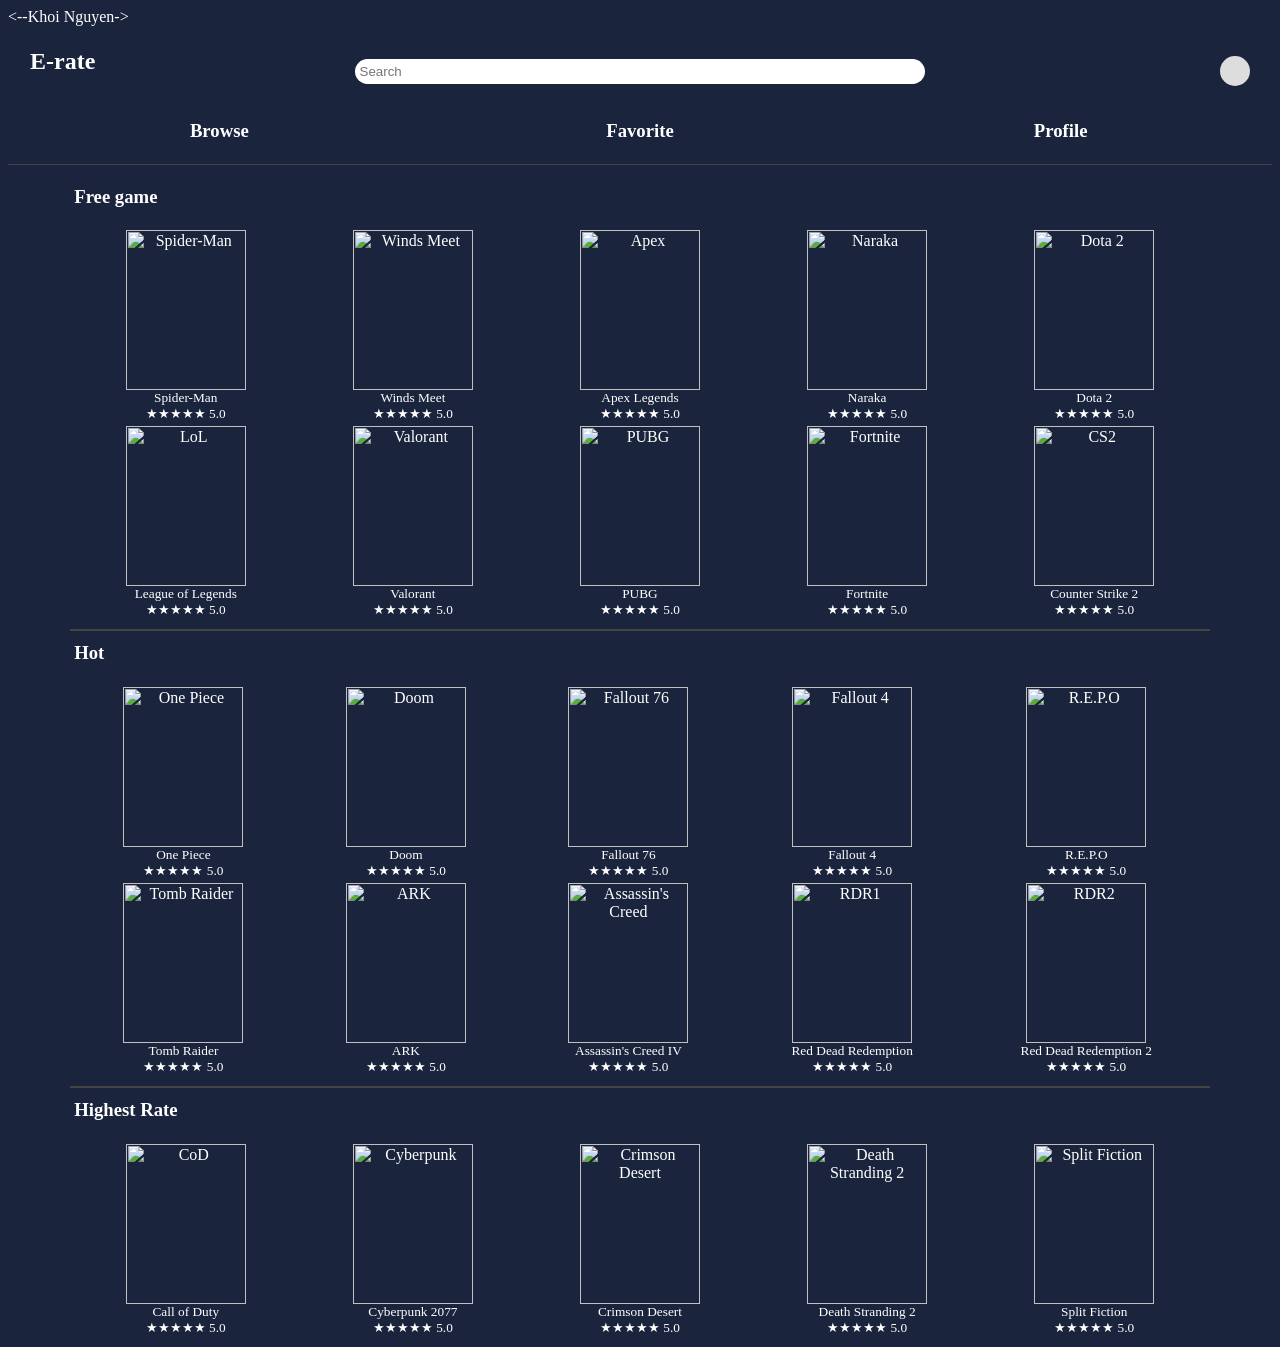
==== page-2.html @ dfc8942c "Discover Page Added a new HTML page with game listings and layout." ====
<--Khoi Nguyen->
<!DOCTYPE html>
<html lang="en">
<head>
    <meta charset="UTF-8">
    <title>E-rate </title>
</head>
<body bgcolor="#1a243d" text="white" link="white" vlink="white">

    <table width="100%" cellpadding="20" border="0">
        <tr>
            <td width="20%"><h2>E-rate</h2></td>
            <td align="center">
                <input type="text" placeholder="Search" style="width: 80%; padding: 5px; border-radius: 15px; border: none;">
            </td>
            <td width="20%" align="right">
                <div style="width: 30px; height: 30px; background-color: #ddd; border-radius: 50%;"></div>
            </td>
        </tr>
    </table>

    <table width="100%" border="0" style="border-bottom: 1px solid #444;">
        <tr>
            <td align="center" width="33%"><h3>Browse</h3></td>
            <td align="center" width="33%"><h3>Favorite</h3></td>
            <td align="center" width="33%"><h3>Profile</h3></td>
        </tr>
    </table>

    <br>

    <table width="90%" align="center" border="0">
        <tr>
            <td colspan="5"><h3>Free game</h3></td>
        </tr>
        <tr align="center">
            <td><img src="spider_man.jpg" width="120" height="160" alt="Spider-Man"><br><small>Spider-Man<br>★★★★★ 5.0</small></td>
            <td><img src="winds_meet.jpg" width="120" height="160" alt="Winds Meet"><br><small>Winds Meet<br>★★★★★ 5.0</small></td>
            <td><img src="apex.jpg" width="120" height="160" alt="Apex"><br><small>Apex Legends<br>★★★★★ 5.0</small></td>
            <td><img src="naraka.jpg" width="120" height="160" alt="Naraka"><br><small>Naraka<br>★★★★★ 5.0</small></td>
            <td><img src="dota2.jpg" width="120" height="160" alt="Dota 2"><br><small>Dota 2<br>★★★★★ 5.0</small></td>
        </tr>
        <tr align="center">
            <td><img src="league.jpg" width="120" height="160" alt="LoL"><br><small>League of Legends<br>★★★★★ 5.0</small></td>
            <td><img src="valorant.jpg" width="120" height="160" alt="Valorant"><br><small>Valorant<br>★★★★★ 5.0</small></td>
            <td><img src="pubg.jpg" width="120" height="160" alt="PUBG"><br><small>PUBG<br>★★★★★ 5.0</small></td>
            <td><img src="fortnite.jpg" width="120" height="160" alt="Fortnite"><br><small>Fortnite<br>★★★★★ 5.0</small></td>
            <td><img src="cs2.jpg" width="120" height="160" alt="CS2"><br><small>Counter Strike 2<br>★★★★★ 5.0</small></td>
        </tr>
    </table>

    <hr width="90%" color="#444">

    <table width="90%" align="center" border="0">
        <tr>
            <td colspan="5"><h3>Hot</h3></td>
        </tr>
        <tr align="center">
            <td><img src="one_piece.jpg" width="120" height="160" alt="One Piece"><br><small>One Piece<br>★★★★★ 5.0</small></td>
            <td><img src="doom.jpg" width="120" height="160" alt="Doom"><br><small>Doom<br>★★★★★ 5.0</small></td>
            <td><img src="fallout76.jpg" width="120" height="160" alt="Fallout 76"><br><small>Fallout 76<br>★★★★★ 5.0</small></td>
            <td><img src="fallout4.jpg" width="120" height="160" alt="Fallout 4"><br><small>Fallout 4<br>★★★★★ 5.0</small></td>
            <td><img src="repo.jpg" width="120" height="160" alt="R.E.P.O"><br><small>R.E.P.O<br>★★★★★ 5.0</small></td>
        </tr>
        <tr align="center">
            <td><img src="tomb_raider.jpg" width="120" height="160" alt="Tomb Raider"><br><small>Tomb Raider<br>★★★★★ 5.0</small></td>
            <td><img src="ark.jpg" width="120" height="160" alt="ARK"><br><small>ARK<br>★★★★★ 5.0</small></td>
            <td><img src="assassins.jpg" width="120" height="160" alt="Assassin's Creed"><br><small>Assassin's Creed IV<br>★★★★★ 5.0</small></td>
            <td><img src="rdr1.jpg" width="120" height="160" alt="RDR1"><br><small>Red Dead Redemption<br>★★★★★ 5.0</small></td>
            <td><img src="rdr2.jpg" width="120" height="160" alt="RDR2"><br><small>Red Dead Redemption 2<br>★★★★★ 5.0</small></td>
        </tr>
    </table>

    <hr width="90%" color="#444">

    <table width="90%" align="center" border="0">
        <tr>
            <td colspan="5"><h3>Highest Rate</h3></td>
        </tr>
        <tr align="center">
            <td><img src="cod.jpg" width="120" height="160" alt="CoD"><br><small>Call of Duty<br>★★★★★ 5.0</small></td>
            <td><img src="cyberpunk.jpg" width="120" height="160" alt="Cyberpunk"><br><small>Cyberpunk 2077<br>★★★★★ 5.0</small></td>
            <td><img src="crimson_desert.jpg" width="120" height="160" alt="Crimson Desert"><br><small>Crimson Desert<br>★★★★★ 5.0</small></td>
            <td><img src="death_stranding.jpg" width="120" height="160" alt="Death Stranding 2"><br><small>Death Stranding 2<br>★★★★★ 5.0</small></td>
            <td><img src="split_fiction.jpg" width="120" height="160" alt="Split Fiction"><br><small>Split Fiction<br>★★★★★ 5.0</small></td>
        </tr>
    </table>

</body>
</html>
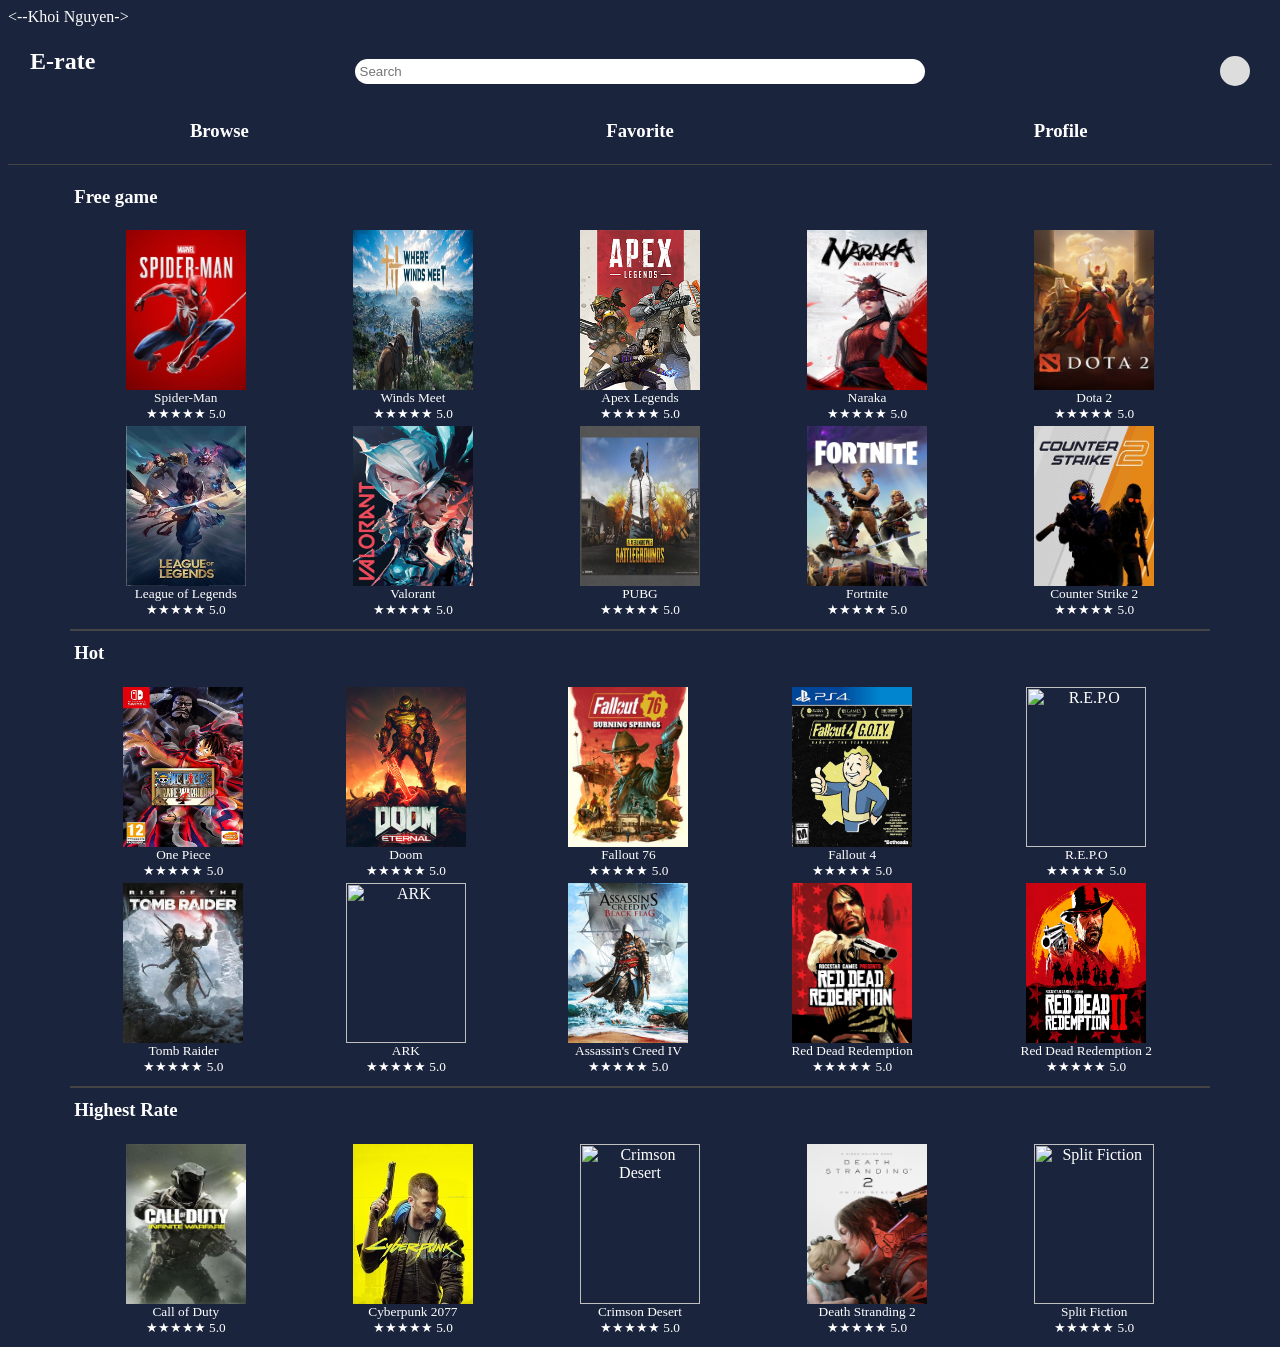
==== commit 8c130d42: "Change image paths for game listings Updated image sources for various games to new paths in the 'ga" ====
--- a/page-2.html
+++ b/page-2.html
@@ -34,18 +34,18 @@
             <td colspan="5"><h3>Free game</h3></td>
         </tr>
         <tr align="center">
-            <td><img src="spider_man.jpg" width="120" height="160" alt="Spider-Man"><br><small>Spider-Man<br>★★★★★ 5.0</small></td>
-            <td><img src="winds_meet.jpg" width="120" height="160" alt="Winds Meet"><br><small>Winds Meet<br>★★★★★ 5.0</small></td>
-            <td><img src="apex.jpg" width="120" height="160" alt="Apex"><br><small>Apex Legends<br>★★★★★ 5.0</small></td>
-            <td><img src="naraka.jpg" width="120" height="160" alt="Naraka"><br><small>Naraka<br>★★★★★ 5.0</small></td>
-            <td><img src="dota2.jpg" width="120" height="160" alt="Dota 2"><br><small>Dota 2<br>★★★★★ 5.0</small></td>
+            <td><img src="game/Spiderman.jpg" width="120" height="160" alt="Spider-Man"><br><small>Spider-Man<br>★★★★★ 5.0</small></td>
+            <td><img src="game/Where Wind meet.jpg" width="120" height="160" alt="Winds Meet"><br><small>Winds Meet<br>★★★★★ 5.0</small></td>
+            <td><img src="game/Apex Legends.jpg" width="120" height="160" alt="Apex"><br><small>Apex Legends<br>★★★★★ 5.0</small></td>
+            <td><img src="game/Naraka.jpg" width="120" height="160" alt="Naraka"><br><small>Naraka<br>★★★★★ 5.0</small></td>
+            <td><img src="game/Dota.jpg" width="120" height="160" alt="Dota 2"><br><small>Dota 2<br>★★★★★ 5.0</small></td>
         </tr>
         <tr align="center">
-            <td><img src="league.jpg" width="120" height="160" alt="LoL"><br><small>League of Legends<br>★★★★★ 5.0</small></td>
-            <td><img src="valorant.jpg" width="120" height="160" alt="Valorant"><br><small>Valorant<br>★★★★★ 5.0</small></td>
-            <td><img src="pubg.jpg" width="120" height="160" alt="PUBG"><br><small>PUBG<br>★★★★★ 5.0</small></td>
-            <td><img src="fortnite.jpg" width="120" height="160" alt="Fortnite"><br><small>Fortnite<br>★★★★★ 5.0</small></td>
-            <td><img src="cs2.jpg" width="120" height="160" alt="CS2"><br><small>Counter Strike 2<br>★★★★★ 5.0</small></td>
+            <td><img src="game/LOL.jpg" width="120" height="160" alt="LoL"><br><small>League of Legends<br>★★★★★ 5.0</small></td>
+            <td><img src="game/Valorant (1).jpg" width="120" height="160" alt="Valorant"><br><small>Valorant<br>★★★★★ 5.0</small></td>
+            <td><img src="game/PUBG.jpg" width="120" height="160" alt="PUBG"><br><small>PUBG<br>★★★★★ 5.0</small></td>
+            <td><img src="game/Fortnite.jpg" width="120" height="160" alt="Fortnite"><br><small>Fortnite<br>★★★★★ 5.0</small></td>
+            <td><img src="game/CS2.jpg" width="120" height="160" alt="CS2"><br><small>Counter Strike 2<br>★★★★★ 5.0</small></td>
         </tr>
     </table>
 
@@ -56,18 +56,18 @@
             <td colspan="5"><h3>Hot</h3></td>
         </tr>
         <tr align="center">
-            <td><img src="one_piece.jpg" width="120" height="160" alt="One Piece"><br><small>One Piece<br>★★★★★ 5.0</small></td>
-            <td><img src="doom.jpg" width="120" height="160" alt="Doom"><br><small>Doom<br>★★★★★ 5.0</small></td>
-            <td><img src="fallout76.jpg" width="120" height="160" alt="Fallout 76"><br><small>Fallout 76<br>★★★★★ 5.0</small></td>
-            <td><img src="fallout4.jpg" width="120" height="160" alt="Fallout 4"><br><small>Fallout 4<br>★★★★★ 5.0</small></td>
-            <td><img src="repo.jpg" width="120" height="160" alt="R.E.P.O"><br><small>R.E.P.O<br>★★★★★ 5.0</small></td>
+            <td><img src="game/One Piece.jpg" width="120" height="160" alt="One Piece"><br><small>One Piece<br>★★★★★ 5.0</small></td>
+            <td><img src="game/Doom.webp" width="120" height="160" alt="Doom"><br><small>Doom<br>★★★★★ 5.0</small></td>
+            <td><img src="game/Fallout76.jpg" width="120" height="160" alt="Fallout 76"><br><small>Fallout 76<br>★★★★★ 5.0</small></td>
+            <td><img src="game/Fallout 4.jpg" width="120" height="160" alt="Fallout 4"><br><small>Fallout 4<br>★★★★★ 5.0</small></td>
+            <td><img src="game/R.E.P.O.jpg" width="120" height="160" alt="R.E.P.O"><br><small>R.E.P.O<br>★★★★★ 5.0</small></td>
         </tr>
         <tr align="center">
-            <td><img src="tomb_raider.jpg" width="120" height="160" alt="Tomb Raider"><br><small>Tomb Raider<br>★★★★★ 5.0</small></td>
-            <td><img src="ark.jpg" width="120" height="160" alt="ARK"><br><small>ARK<br>★★★★★ 5.0</small></td>
-            <td><img src="assassins.jpg" width="120" height="160" alt="Assassin's Creed"><br><small>Assassin's Creed IV<br>★★★★★ 5.0</small></td>
-            <td><img src="rdr1.jpg" width="120" height="160" alt="RDR1"><br><small>Red Dead Redemption<br>★★★★★ 5.0</small></td>
-            <td><img src="rdr2.jpg" width="120" height="160" alt="RDR2"><br><small>Red Dead Redemption 2<br>★★★★★ 5.0</small></td>
+            <td><img src="game/Tomb Raider.jpg" width="120" height="160" alt="Tomb Raider"><br><small>Tomb Raider<br>★★★★★ 5.0</small></td>
+            <td><img src="game/ARK.jpg" width="120" height="160" alt="ARK"><br><small>ARK<br>★★★★★ 5.0</small></td>
+            <td><img src="game/Assasasin.jpg" width="120" height="160" alt="Assassin's Creed"><br><small>Assassin's Creed IV<br>★★★★★ 5.0</small></td>
+            <td><img src="game/Red dead2.jpg" width="120" height="160" alt="RDR1"><br><small>Red Dead Redemption<br>★★★★★ 5.0</small></td>
+            <td><img src="game/Red Dead 2.avif" width="120" height="160" alt="RDR2"><br><small>Red Dead Redemption 2<br>★★★★★ 5.0</small></td>
         </tr>
     </table>
 
@@ -78,11 +78,11 @@
             <td colspan="5"><h3>Highest Rate</h3></td>
         </tr>
         <tr align="center">
-            <td><img src="cod.jpg" width="120" height="160" alt="CoD"><br><small>Call of Duty<br>★★★★★ 5.0</small></td>
-            <td><img src="cyberpunk.jpg" width="120" height="160" alt="Cyberpunk"><br><small>Cyberpunk 2077<br>★★★★★ 5.0</small></td>
-            <td><img src="crimson_desert.jpg" width="120" height="160" alt="Crimson Desert"><br><small>Crimson Desert<br>★★★★★ 5.0</small></td>
-            <td><img src="death_stranding.jpg" width="120" height="160" alt="Death Stranding 2"><br><small>Death Stranding 2<br>★★★★★ 5.0</small></td>
-            <td><img src="split_fiction.jpg" width="120" height="160" alt="Split Fiction"><br><small>Split Fiction<br>★★★★★ 5.0</small></td>
+            <td><img src="game/COD.jpg" width="120" height="160" alt="CoD"><br><small>Call of Duty<br>★★★★★ 5.0</small></td>
+            <td><img src="game/Cyber Punk.jpg" width="120" height="160" alt="Cyberpunk"><br><small>Cyberpunk 2077<br>★★★★★ 5.0</small></td>
+            <td><img src="game/Crimson Desert.jpg" width="120" height="160" alt="Crimson Desert"><br><small>Crimson Desert<br>★★★★★ 5.0</small></td>
+            <td><img src="game/Death Stranding2.jpg" width="120" height="160" alt="Death Stranding 2"><br><small>Death Stranding 2<br>★★★★★ 5.0</small></td>
+            <td><img src="game/Split Fiction.jpg" width="120" height="160" alt="Split Fiction"><br><small>Split Fiction<br>★★★★★ 5.0</small></td>
         </tr>
     </table>
 
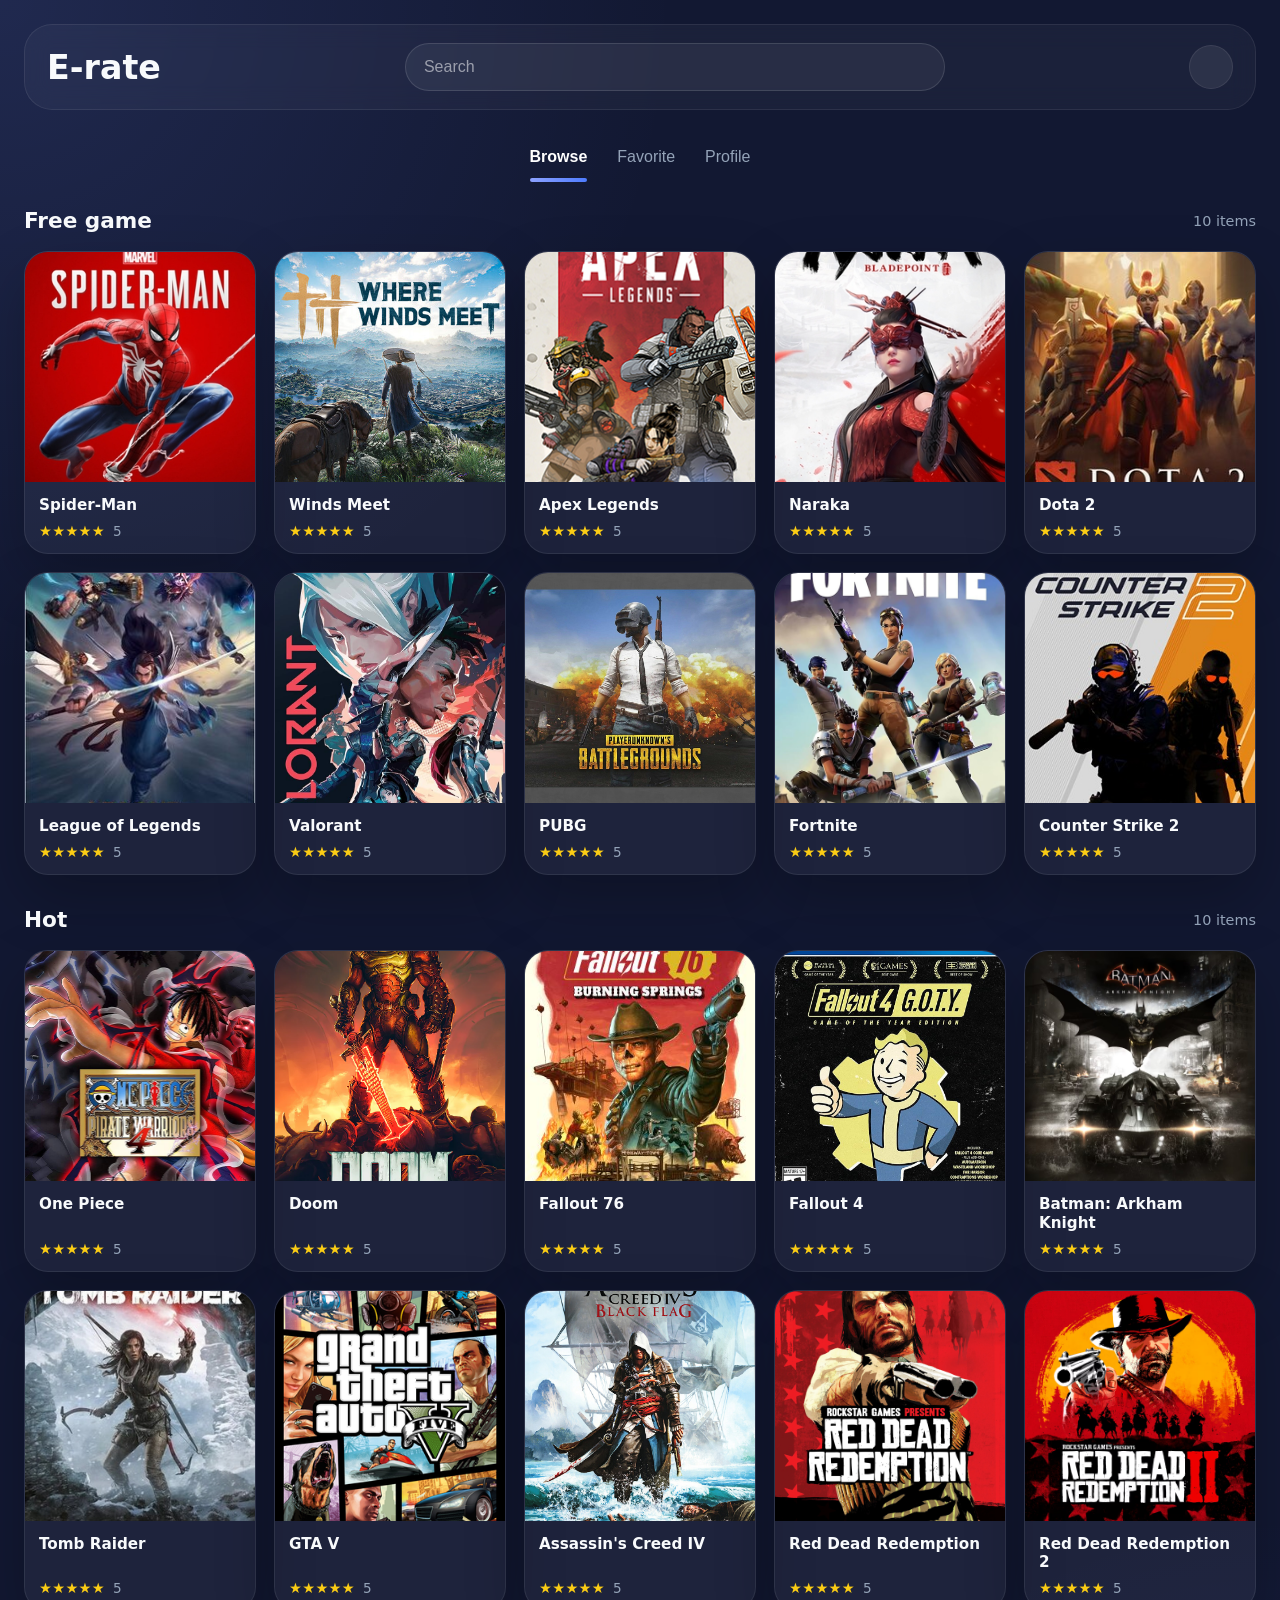
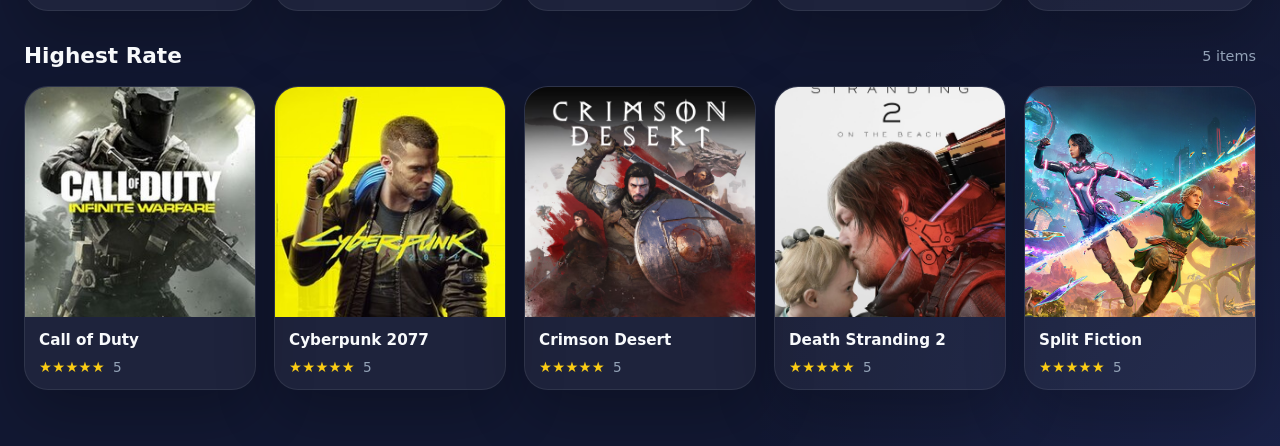
==== commit 40bc97c9: "Refactor page-2.html for improved layout and styles Added responsive design elements and improved la" ====
--- a/page-2.html
+++ b/page-2.html
@@ -1,90 +1,429 @@
-<--Khoi Nguyen->
 <!DOCTYPE html>
 <html lang="en">
 <head>
     <meta charset="UTF-8">
-    <title>E-rate </title>
+    <meta name="viewport" content="width=device-width, initial-scale=1.0">
+    <title>E-rate</title>
+    <style>
+        :root {
+            color-scheme: dark;
+            font-family: Inter, system-ui, -apple-system, BlinkMacSystemFont, "Segoe UI", sans-serif;
+            color: #f8fafc;
+            background: #121832;
+            --surface: rgba(26, 36, 61, 0.95);
+            --surface-strong: rgba(18, 24, 50, 0.96);
+            --border: rgba(255, 255, 255, 0.08);
+            --accent: #7691ff;
+            --muted: #94a3b8;
+        }
+
+        * {
+            box-sizing: border-box;
+        }
+
+        body {
+            margin: 0;
+            min-height: 100vh;
+            background: radial-gradient(circle at top left, rgba(118, 145, 255, 0.14), transparent 28%),
+                        radial-gradient(circle at bottom right, rgba(93, 117, 255, 0.10), transparent 22%),
+                        #121832;
+            color: #f8fafc;
+        }
+
+        .app-shell {
+            max-width: 1400px;
+            margin: 0 auto;
+            padding: 24px;
+        }
+
+        .topbar {
+            display: flex;
+            justify-content: space-between;
+            align-items: center;
+            gap: 20px;
+            padding: 18px 22px;
+            background: rgba(255, 255, 255, 0.04);
+            border: 1px solid rgba(255, 255, 255, 0.08);
+            border-radius: 28px;
+            backdrop-filter: blur(12px);
+        }
+
+        .brand-title {
+            font-size: clamp(1.8rem, 2.6vw, 2.4rem);
+            margin: 0;
+            font-weight: 700;
+        }
+
+        .search-box {
+            flex: 1;
+            max-width: 540px;
+        }
+
+        .search-box input {
+            width: 100%;
+            padding: 14px 18px;
+            border-radius: 999px;
+            border: 1px solid rgba(255, 255, 255, 0.12);
+            background: rgba(255, 255, 255, 0.06);
+            color: #f8fafc;
+            outline: none;
+            font-size: 1rem;
+            transition: border-color 0.2s, background 0.2s;
+        }
+
+        .search-box input::placeholder {
+            color: rgba(248, 250, 252, 0.55);
+        }
+
+        .search-box input:focus {
+            border-color: rgba(118, 145, 255, 0.5);
+            background: rgba(255, 255, 255, 0.1);
+        }
+
+        .icon-action {
+            width: 44px;
+            height: 44px;
+            border-radius: 50%;
+            background: rgba(255, 255, 255, 0.08);
+            border: 1px solid rgba(255, 255, 255, 0.08);
+            cursor: pointer;
+        }
+
+        .nav-tabs {
+            display: flex;
+            justify-content: center;
+            gap: 30px;
+            margin: 26px 0 18px;
+        }
+
+        .tab {
+            appearance: none;
+            background: none;
+            border: none;
+            color: var(--muted);
+            font-size: 1rem;
+            padding: 12px 0;
+            cursor: pointer;
+            position: relative;
+            font-weight: 500;
+        }
+
+        .tab.active {
+            color: #fff;
+            font-weight: 700;
+        }
+
+        .tab.active::after {
+            content: "";
+            position: absolute;
+            left: 0;
+            right: 0;
+            bottom: -4px;
+            height: 4px;
+            border-radius: 999px;
+            background: linear-gradient(90deg, #8da2ff, #4e7cff);
+        }
+
+        .section-head {
+            display: flex;
+            justify-content: space-between;
+            align-items: center;
+            gap: 16px;
+            margin: 30px 0 18px;
+        }
+
+        .section-head h2 {
+            margin: 0;
+            font-size: 1.35rem;
+            font-weight: 700;
+        }
+
+        .section-description {
+            color: var(--muted);
+            font-size: 0.9rem;
+            white-space: nowrap;
+        }
+
+        .content-area {
+            display: grid;
+            grid-template-columns: repeat(5, minmax(0, 1fr));
+            gap: 18px;
+            grid-auto-rows: 1fr;
+        }
+
+        .content-area > a {
+            display: block;
+            height: 100%;
+        }
+
+        .card {
+            background: rgba(255, 255, 255, 0.05);
+            border: 1px solid rgba(255, 255, 255, 0.08);
+            border-radius: 24px;
+            overflow: hidden;
+            box-shadow: 0 24px 60px rgba(0, 0, 0, 0.24);
+            transition: transform 0.2s ease, border-color 0.2s ease;
+            cursor: pointer;
+            display: flex;
+            flex-direction: column;
+            height: 100%;
+        }
+
+        .card:hover {
+            transform: translateY(-4px);
+            border-color: rgba(118, 145, 255, 0.35);
+            background: rgba(255, 255, 255, 0.08);
+        }
+
+        .card-cover {
+            width: 100%;
+            aspect-ratio: 1 / 1;
+            overflow: hidden;
+            position: relative;
+        }
+
+        .card-cover img {
+            width: 100%;
+            height: 100%;
+            object-fit: cover;
+            display: block;
+            position: absolute;
+            inset: 0;
+        }
+
+        .card-body {
+            padding: 14px;
+            display: flex;
+            flex-direction: column;
+            justify-content: space-between;
+            gap: 9px;
+            flex: 1;
+        }
+
+        .card-title {
+            margin: 0;
+            font-size: 0.95rem;
+            font-weight: 700;
+            line-height: 1.2;
+        }
+
+        .card-rating {
+            display: flex;
+            align-items: center;
+            gap: 8px;
+            color: var(--muted);
+            font-size: 0.85rem;
+        }
+
+        .stars {
+            color: #facc15;
+            letter-spacing: 0.02em;
+            font-size: 0.9rem;
+        }
+
+        .section-block {
+            margin-bottom: 32px;
+        }
+
+        .hidden {
+            display: none !important;
+        }
+
+        @media (max-width: 1200px) {
+            .content-area {
+                grid-template-columns: repeat(4, minmax(0, 1fr));
+            }
+        }
+
+        @media (max-width: 980px) {
+            .content-area {
+                grid-template-columns: repeat(3, minmax(0, 1fr));
+            }
+        }
+
+        @media (max-width: 760px) {
+            .topbar {
+                flex-direction: column;
+                align-items: stretch;
+            }
+
+            .nav-tabs {
+                gap: 18px;
+                flex-wrap: wrap;
+            }
+
+            .content-area {
+                grid-template-columns: repeat(2, minmax(0, 1fr));
+            }
+        }
+
+        @media (max-width: 500px) {
+            .content-area {
+                grid-template-columns: 1fr;
+            }
+        }
+    </style>
 </head>
-<body bgcolor="#1a243d" text="white" link="white" vlink="white">
-
-    <table width="100%" cellpadding="20" border="0">
-        <tr>
-            <td width="20%"><h2>E-rate</h2></td>
-            <td align="center">
-                <input type="text" placeholder="Search" style="width: 80%; padding: 5px; border-radius: 15px; border: none;">
-            </td>
-            <td width="20%" align="right">
-                <div style="width: 30px; height: 30px; background-color: #ddd; border-radius: 50%;"></div>
-            </td>
-        </tr>
-    </table>
-
-    <table width="100%" border="0" style="border-bottom: 1px solid #444;">
-        <tr>
-            <td align="center" width="33%"><h3>Browse</h3></td>
-            <td align="center" width="33%"><h3>Favorite</h3></td>
-            <td align="center" width="33%"><h3>Profile</h3></td>
-        </tr>
-    </table>
-
-    <br>
-
-    <table width="90%" align="center" border="0">
-        <tr>
-            <td colspan="5"><h3>Free game</h3></td>
-        </tr>
-        <tr align="center">
-            <td><img src="game/Spiderman.jpg" width="120" height="160" alt="Spider-Man"><br><small>Spider-Man<br>★★★★★ 5.0</small></td>
-            <td><img src="game/Where Wind meet.jpg" width="120" height="160" alt="Winds Meet"><br><small>Winds Meet<br>★★★★★ 5.0</small></td>
-            <td><img src="game/Apex Legends.jpg" width="120" height="160" alt="Apex"><br><small>Apex Legends<br>★★★★★ 5.0</small></td>
-            <td><img src="game/Naraka.jpg" width="120" height="160" alt="Naraka"><br><small>Naraka<br>★★★★★ 5.0</small></td>
-            <td><img src="game/Dota.jpg" width="120" height="160" alt="Dota 2"><br><small>Dota 2<br>★★★★★ 5.0</small></td>
-        </tr>
-        <tr align="center">
-            <td><img src="game/LOL.jpg" width="120" height="160" alt="LoL"><br><small>League of Legends<br>★★★★★ 5.0</small></td>
-            <td><img src="game/Valorant (1).jpg" width="120" height="160" alt="Valorant"><br><small>Valorant<br>★★★★★ 5.0</small></td>
-            <td><img src="game/PUBG.jpg" width="120" height="160" alt="PUBG"><br><small>PUBG<br>★★★★★ 5.0</small></td>
-            <td><img src="game/Fortnite.jpg" width="120" height="160" alt="Fortnite"><br><small>Fortnite<br>★★★★★ 5.0</small></td>
-            <td><img src="game/CS2.jpg" width="120" height="160" alt="CS2"><br><small>Counter Strike 2<br>★★★★★ 5.0</small></td>
-        </tr>
-    </table>
-
-    <hr width="90%" color="#444">
-
-    <table width="90%" align="center" border="0">
-        <tr>
-            <td colspan="5"><h3>Hot</h3></td>
-        </tr>
-        <tr align="center">
-            <td><img src="game/One Piece.jpg" width="120" height="160" alt="One Piece"><br><small>One Piece<br>★★★★★ 5.0</small></td>
-            <td><img src="game/Doom.webp" width="120" height="160" alt="Doom"><br><small>Doom<br>★★★★★ 5.0</small></td>
-            <td><img src="game/Fallout76.jpg" width="120" height="160" alt="Fallout 76"><br><small>Fallout 76<br>★★★★★ 5.0</small></td>
-            <td><img src="game/Fallout 4.jpg" width="120" height="160" alt="Fallout 4"><br><small>Fallout 4<br>★★★★★ 5.0</small></td>
-            <td><img src="game/R.E.P.O.jpg" width="120" height="160" alt="R.E.P.O"><br><small>R.E.P.O<br>★★★★★ 5.0</small></td>
-        </tr>
-        <tr align="center">
-            <td><img src="game/Tomb Raider.jpg" width="120" height="160" alt="Tomb Raider"><br><small>Tomb Raider<br>★★★★★ 5.0</small></td>
-            <td><img src="game/ARK.jpg" width="120" height="160" alt="ARK"><br><small>ARK<br>★★★★★ 5.0</small></td>
-            <td><img src="game/Assasasin.jpg" width="120" height="160" alt="Assassin's Creed"><br><small>Assassin's Creed IV<br>★★★★★ 5.0</small></td>
-            <td><img src="game/Red dead2.jpg" width="120" height="160" alt="RDR1"><br><small>Red Dead Redemption<br>★★★★★ 5.0</small></td>
-            <td><img src="game/Red Dead 2.avif" width="120" height="160" alt="RDR2"><br><small>Red Dead Redemption 2<br>★★★★★ 5.0</small></td>
-        </tr>
-    </table>
-
-    <hr width="90%" color="#444">
-
-    <table width="90%" align="center" border="0">
-        <tr>
-            <td colspan="5"><h3>Highest Rate</h3></td>
-        </tr>
-        <tr align="center">
-            <td><img src="game/COD.jpg" width="120" height="160" alt="CoD"><br><small>Call of Duty<br>★★★★★ 5.0</small></td>
-            <td><img src="game/Cyber Punk.jpg" width="120" height="160" alt="Cyberpunk"><br><small>Cyberpunk 2077<br>★★★★★ 5.0</small></td>
-            <td><img src="game/Crimson Desert.jpg" width="120" height="160" alt="Crimson Desert"><br><small>Crimson Desert<br>★★★★★ 5.0</small></td>
-            <td><img src="game/Death Stranding2.jpg" width="120" height="160" alt="Death Stranding 2"><br><small>Death Stranding 2<br>★★★★★ 5.0</small></td>
-            <td><img src="game/Split Fiction.jpg" width="120" height="160" alt="Split Fiction"><br><small>Split Fiction<br>★★★★★ 5.0</small></td>
-        </tr>
-    </table>
-
+<body>
+    <div class="app-shell">
+
+        <!-- HEADER: Logo + Search bar + Profile button -->
+        <header class="topbar">
+            <a href="index.html" style="text-decoration: none; color: inherit;"><div class="brand-title">E-rate</div></a>
+            <div class="search-box">
+                <input id="search" type="search" placeholder="Search" aria-label="Search games">
+            </div>
+            <button class="icon-action" aria-label="Profile"></button>
+        </header>
+
+        <!-- NAV TABS: Browse / Favorite / Profile -->
+        <nav class="nav-tabs" role="tablist" aria-label="Main navigation">
+            <button class="tab active" type="button" data-tab="Browse">Browse</button>
+            <button class="tab" type="button" data-tab="Favorite">Favorite</button>
+            <button class="tab" type="button" data-tab="Profile">Profile</button>
+        </nav>
+
+        <!-- BROWSE SECTION: Free games / Hot / Highest Rate -->
+        <div id="browse-section">
+            <!-- Free Games grid -->
+            <section class="section-block">
+                <div class="section-head">
+                    <h2>Free game</h2>
+                    <span class="section-description" id="count-free">10 items</span>
+                </div>
+                <div class="content-area" id="free-games"></div>
+            </section>
+
+            <!-- Hot Games grid -->
+            <section class="section-block">
+                <div class="section-head">
+                    <h2>Hot</h2>
+                    <span class="section-description" id="count-hot">10 items</span>
+                </div>
+                <div class="content-area" id="hot-games"></div>
+            </section>
+
+            <!-- Highest Rated Games grid -->
+            <section class="section-block">
+                <div class="section-head">
+                    <h2>Highest Rate</h2>
+                    <span class="section-description" id="count-highest">5 items</span>
+                </div>
+                <div class="content-area" id="highest-games"></div>
+            </section>
+        </div>
+
+        <!-- FAVORITE SECTION: hidden until Favorite tab clicked -->
+        <main id="favorite-section" class="hidden">
+            <div class="section-head">
+                <h2>Favorite</h2>
+                <span class="section-description">Saved games</span>
+            </div>
+            <p style="color: var(--muted); margin-top: 20px;">No favorites yet.</p>
+        </main>
+
+        <!-- PROFILE SECTION: hidden until Profile tab clicked -->
+        <main id="profile-section" class="hidden">
+            <div class="section-head">
+                <h2>Profile</h2>
+                <span class="section-description">Account info</span>
+            </div>
+            <p style="color: var(--muted); margin-top: 20px;">Profile information here.</p>
+        </main>
+
+    </div>
+
+    <script>
+        const freeGames = [
+            { name: 'Spider-Man', image: 'game/Spiderman.jpg', rating: 5.0 },
+            { name: 'Winds Meet', image: 'game/Where Wind meet.jpg', rating: 5.0 },
+            { name: 'Apex Legends', image: 'game/Apex Legends.jpg', rating: 5.0 },
+            { name: 'Naraka', image: 'game/Naraka.jpg', rating: 5.0 },
+            { name: 'Dota 2', image: 'game/Dota.jpg', rating: 5.0 },
+            { name: 'League of Legends', image: 'game/LOL.jpg', rating: 5.0 },
+            { name: 'Valorant', image: 'game/Valorant (1).jpg', rating: 5.0 },
+            { name: 'PUBG', image: 'game/PUBG.jpg', rating: 5.0 },
+            { name: 'Fortnite', image: 'game/Fortnite.jpg', rating: 5.0 },
+            { name: 'Counter Strike 2', image: 'game/CS2.jpg', rating: 5.0 }
+        ];
+
+        const hotGames = [
+            { name: 'One Piece', image: 'game/One Piece.jpg', rating: 5.0 },
+            { name: 'Doom', image: 'game/Doom.jpg', rating: 5.0 },
+            { name: 'Fallout 76', image: 'game/Fallout76.jpg', rating: 5.0 },
+            { name: 'Fallout 4', image: 'game/Fallout 4.jpg', rating: 5.0 },
+            { name: 'Batman: Arkham Knight', image: 'game/Batman.jpg', rating: 5.0 },
+            { name: 'Tomb Raider', image: 'game/Tomb Raider.jpg', rating: 5.0 },
+            { name: 'GTA V', image: 'game/GTAV.jpg', rating: 5.0 },
+            { name: 'Assassin\'s Creed IV', image: 'game/Assasasin.jpg', rating: 5.0 },
+            { name: 'Red Dead Redemption', image: 'game/Red dead2.jpg', rating: 5.0 },
+            { name: 'Red Dead Redemption 2', image: 'game/Red Dead 2.jpg', rating: 5.0 }
+        ];
+
+        const highestGames = [
+            { name: 'Call of Duty', image: 'game/COD.jpg', rating: 5.0 },
+            { name: 'Cyberpunk 2077', image: 'game/Cyber Punk.jpg', rating: 5.0 },
+            { name: 'Crimson Desert', image: 'game/Crimson dessert.jpg', rating: 5.0 },
+            { name: 'Death Stranding 2', image: 'game/Death Stranding2.jpg', rating: 5.0 },
+            { name: 'Split Fiction', image: 'game/Split fiction.jpg', rating: 5.0 }
+        ];
+
+        function renderGames(games, containerId) {
+            const container = document.getElementById(containerId);
+            container.innerHTML = games.map(game => {
+                const cardHTML = `
+                    <article class="card" data-title="${game.name}">
+                        <div class="card-cover">
+                            <img src="${game.image}" alt="${game.name}">
+                        </div>
+                        <div class="card-body">
+                            <h3 class="card-title">${game.name}</h3>
+                            <div class="card-rating">
+                                <span class="stars">★★★★★</span>
+                                <span>${game.rating}</span>
+                            </div>
+                        </div>
+                    </article>
+                `;
+                
+                return `<a href="page-4.html" style="text-decoration: none; color: inherit;">${cardHTML}</a>`;
+            }).join('');
+        }
+
+        // Initialize
+        renderGames(freeGames, 'free-games');
+        renderGames(hotGames, 'hot-games');
+        renderGames(highestGames, 'highest-games');
+
+        // Tab switching
+        document.querySelectorAll('.tab').forEach(tab => {
+            tab.addEventListener('click', () => {
+                document.querySelectorAll('.tab').forEach(t => t.classList.remove('active'));
+                tab.classList.add('active');
+                
+                document.getElementById('browse-section').classList.add('hidden');
+                document.getElementById('favorite-section').classList.add('hidden');
+                document.getElementById('profile-section').classList.add('hidden');
+                
+                if (tab.dataset.tab === 'Browse') {
+                    document.getElementById('browse-section').classList.remove('hidden');
+                } else if (tab.dataset.tab === 'Favorite') {
+                    window.location.href = 'page-3.html';
+                    return;
+                } else if (tab.dataset.tab === 'Profile') {
+                    document.getElementById('profile-section').classList.remove('hidden');
+                }
+            });
+        });
+
+        // Search functionality
+        document.getElementById('search').addEventListener('input', (e) => {
+            const query = e.target.value.toLowerCase();
+            document.querySelectorAll('.card').forEach(card => {
+                const title = card.dataset.title.toLowerCase();
+                card.style.display = title.includes(query) ? '' : 'none';
+            });
+        });
+    </script>
 </body>
 </html>
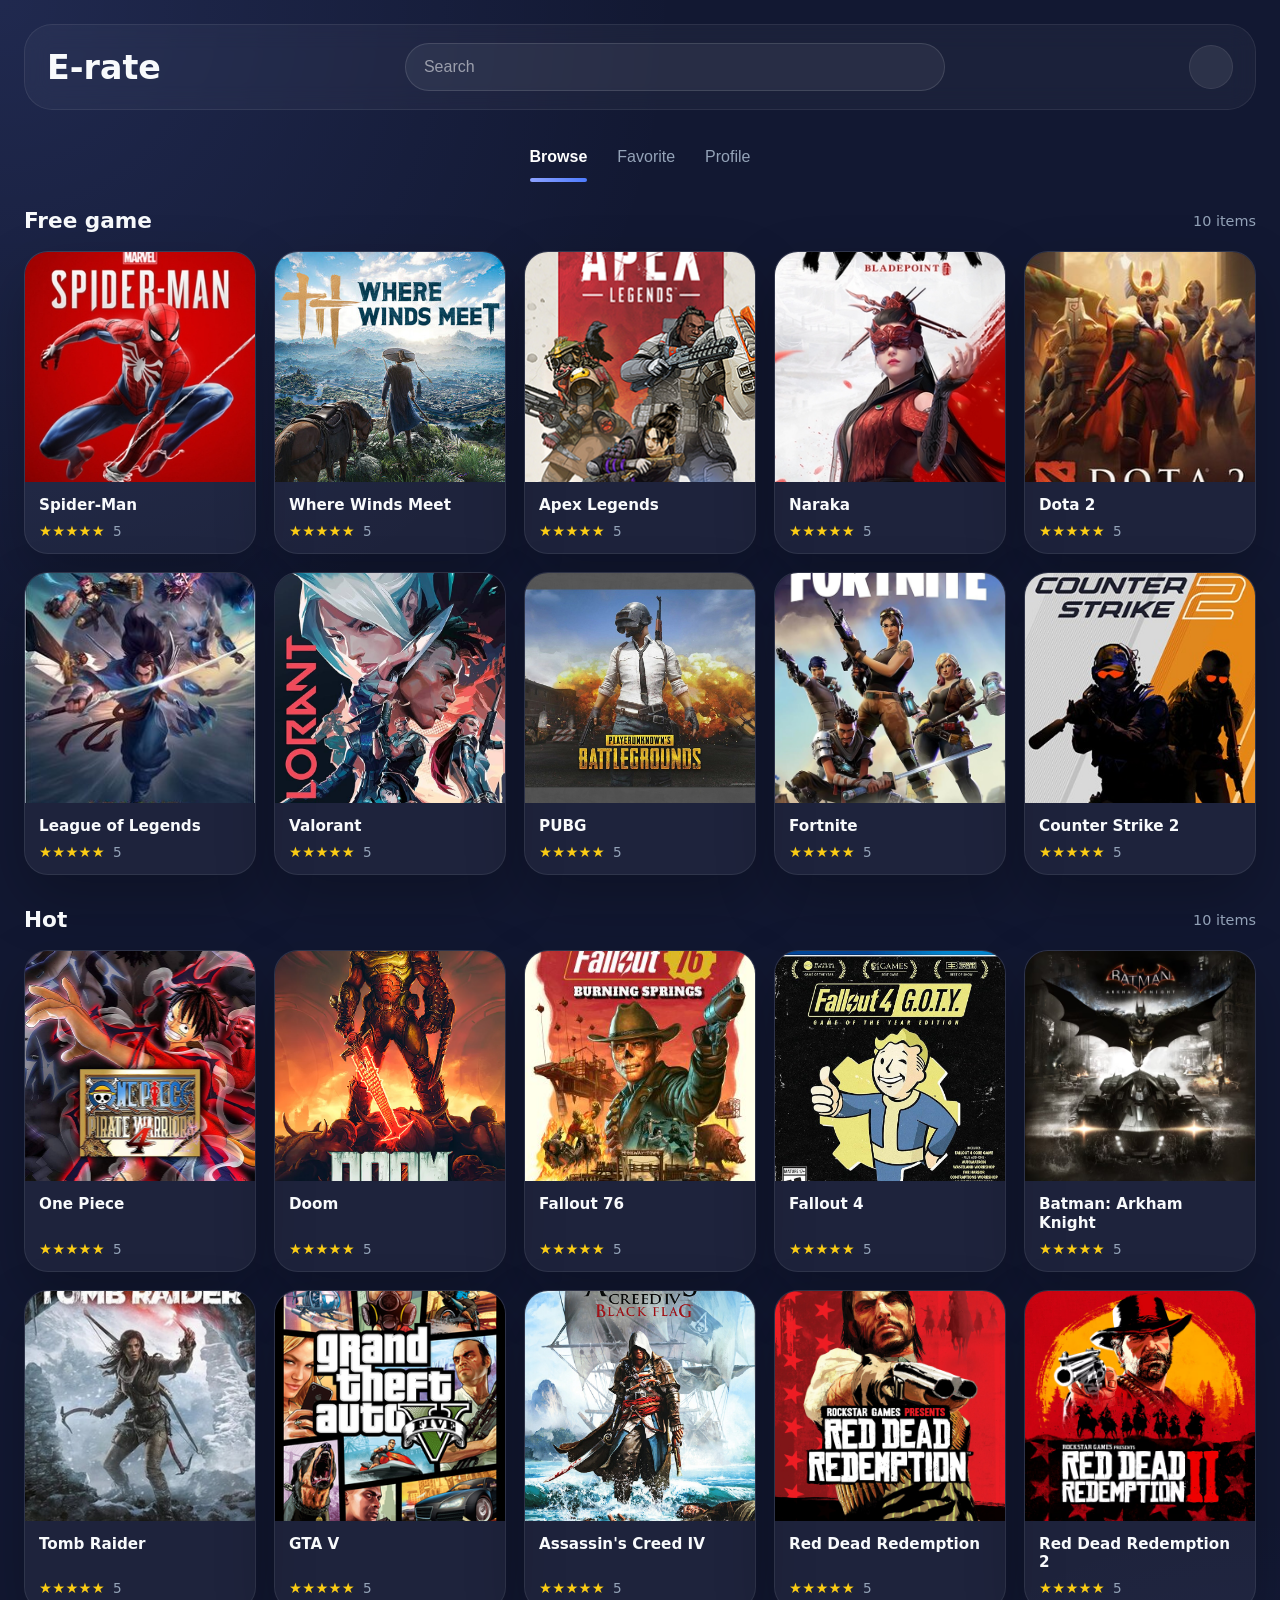
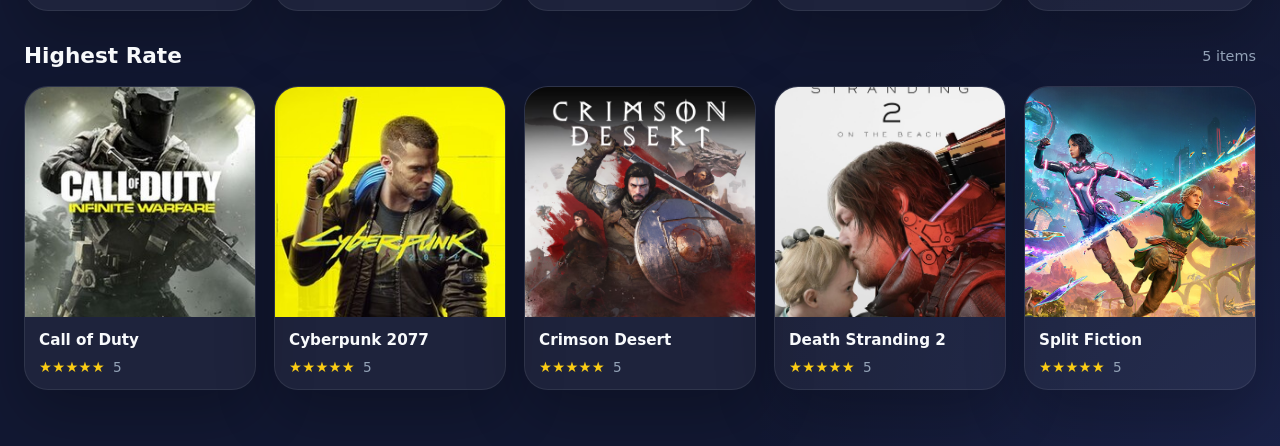
==== commit f156669b: "Fix game name and update link with game ID" ====
--- a/page-2.html
+++ b/page-2.html
@@ -336,7 +336,7 @@
     <script>
         const freeGames = [
             { name: 'Spider-Man', image: 'game/Spiderman.jpg', rating: 5.0 },
-            { name: 'Winds Meet', image: 'game/Where Wind meet.jpg', rating: 5.0 },
+            { name: 'Where Winds Meet', image: 'game/Where Wind meet.jpg', rating: 5.0 },
             { name: 'Apex Legends', image: 'game/Apex Legends.jpg', rating: 5.0 },
             { name: 'Naraka', image: 'game/Naraka.jpg', rating: 5.0 },
             { name: 'Dota 2', image: 'game/Dota.jpg', rating: 5.0 },
@@ -386,7 +386,7 @@
                     </article>
                 `;
                 
-                return `<a href="page-4.html" style="text-decoration: none; color: inherit;">${cardHTML}</a>`;
+                return `<a href="page-4.html?id=${encodeURIComponent(game.name)}" style="text-decoration: none; color: inherit;">${cardHTML}</a>`;
             }).join('');
         }
 
